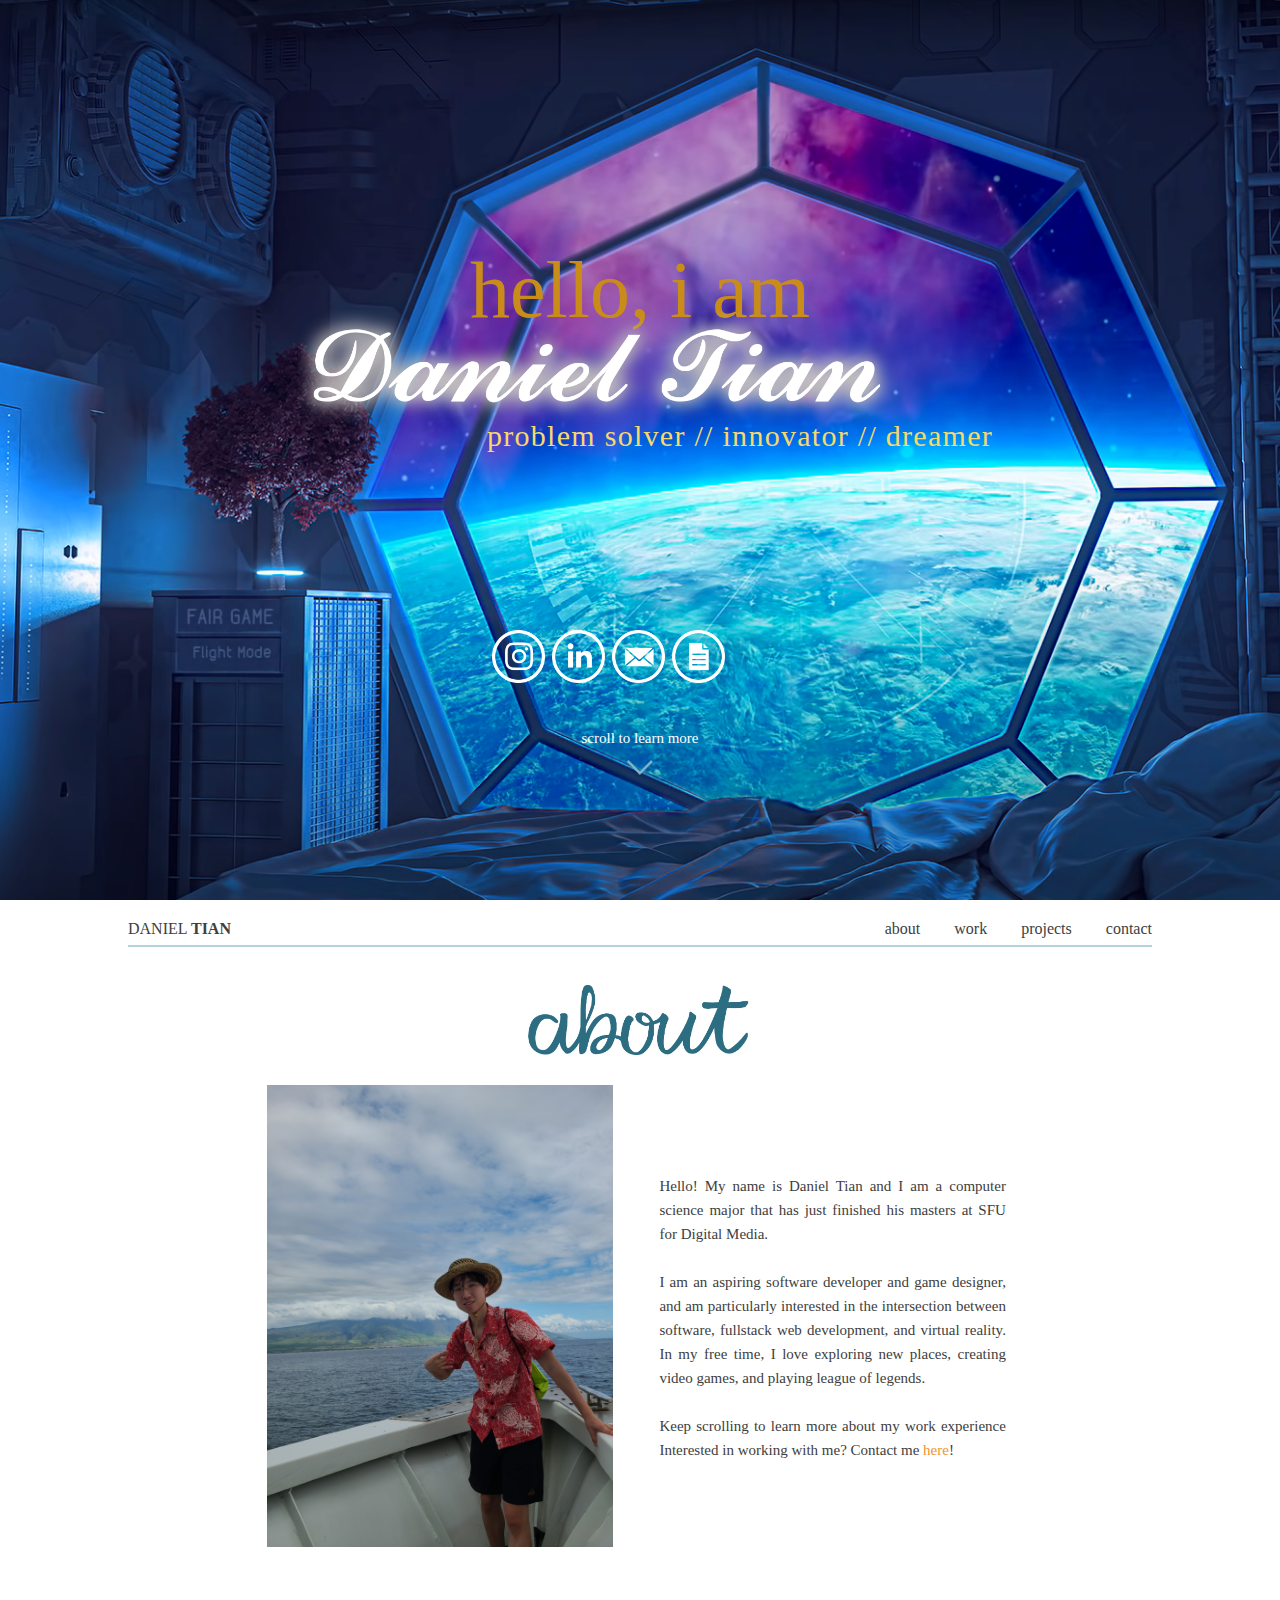
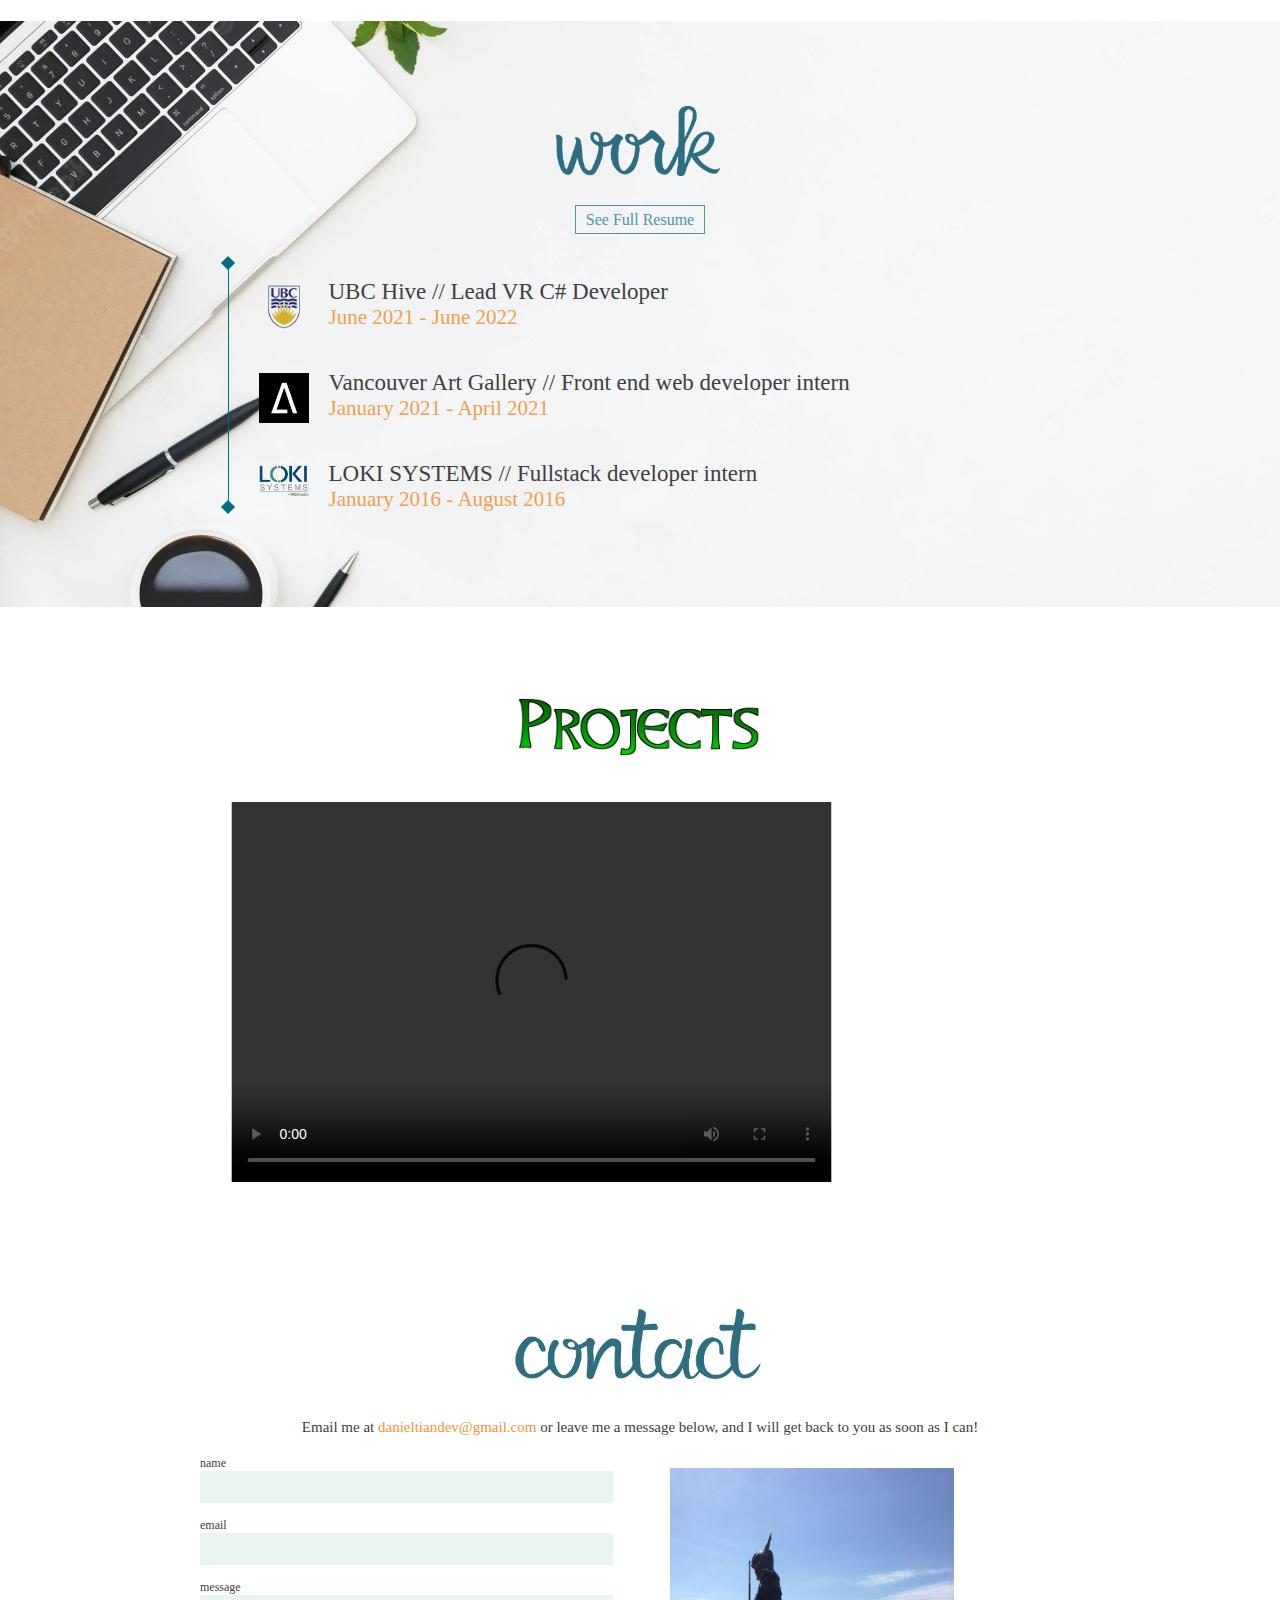
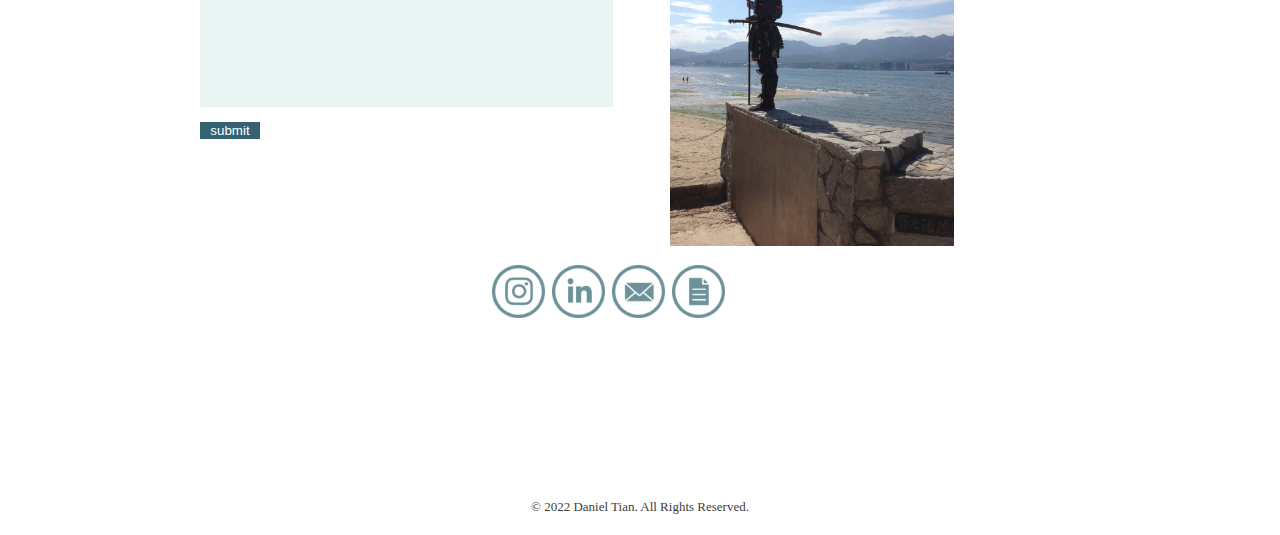
==== index.html @ 61a2c22d "first commit" ====
<!DOCTYPE html>
<html><head><meta http-equiv="Content-Type" content="text/html; charset=UTF-8">
    <title> Daniel Tian </title>
    <!-- <meta property=”og:image” content="assets/img/web-thumbnail.png"/>
    <meta property=”og:title” content="Naomi Jung"/>
    <meta property=”og:description” content="Hi I'm Daniel, welcome to my site!"/> -->

    <link rel="stylesheet" type="text/css" href="./danielfiles/style.css">
    <link rel="stylesheet" type="text/css" href="./danielfiles/home.css">
    <link rel="stylesheet" type="text/css" href="./danielfiles/nav-bar.css">
    <link rel="stylesheet" type="text/css" href="./danielfiles/about.css">
    <link rel="stylesheet" type="text/css" href="./danielfiles/work.css">
    <link rel="stylesheet" type="text/css" href="./danielfiles/dance.css">
    <link rel="stylesheet" type="text/css" href="./danielfiles/contact.css">
    

     <!-- <script src="http://code.jquery.com/jquery-1.11.3.min.js"></script>  -->
    <script async="" src="./danielfiles/analytics.js.download"></script><script src="./danielfiles/scroll.js.download"></script> 
    <script type="text/javascript" src="./danielfiles/script.js.download"></script>
    

    <link rel="icon" href="./danielfiles/danicon.png">
</head>

<body>
    
    <div id="nav-topbar">
        <div id="nav-item-container">
            <div id="nav-home"> <a class="active" href="https://naomijung.github.io/#home"> DANIEL <b>TIAN</b> </a> </div>
            <div id="nav-items">
                <div id="nav-about" class="nav-item"> <a href="https://naomijung.github.io/#about"> about </a></div>
                <div id="nav-work" class="nav-item"> <a href="https://naomijung.github.io/#work"> work </a> </div>
                <!-- <div id = "nav-work" class = "nav-item"> <a href = "#work"> projects </a> </div> -->
                <div id="nav-dance" class="nav-item"> <a href="https://naomijung.github.io/#dance"> projects </a> </div>
                <div id="nav-contact" class="nav-item"> <a href="https://naomijung.github.io/#contact"> contact </a> </div>
                <div id="nav-cs61a" class="nav-item">  <a href="https://naomijung.github.io/cs61a.html"> cs61a </a>  </div>
            </div>
            <div id="nav-underline"> </div>
        </div>
    </div>
    
    <div id="grayed-out-box"></div>


    <section id="home" class="section-card">
        <div class="title-header-container">
            <!-- <img class = "menu-button" src = "assets/img/title-menu.png"> -->
        </div>

        <div id="home-title-container-margin"> </div>
        <div id="home-title-container">
            <div id="hello-box">
                <!--<img id = "hello-fade" src = "assets/img/fade.png">-->
                <div id="hello-textbox">
                     <div id="hello"> hello, i am </div> 
                </div>
            </div>
            <div id="naomi-box">
                <img id="naomi" src="./danielfiles/namelogo.png">
            </div>
            <div id="tagline-box">
                <div id="tagline"> problem solver // innovator // dreamer </div>
            </div> 
        </div>
        <div id="links">
            <!--<a href="https://www.facebook.com/" target="_blank"><img class="link" src="./danielfiles/facebook.png"></a>-->
            <a href="https://www.instagram.com/publicstaticvoidargs/" target="_blank"> <img class="link" src="./danielfiles/insta.png"> </a>
             <a href="https://www.linkedin.com/in/daniel-t-04934243/" target="_blank"> <img class="link" src="./danielfiles/linkedin.png"> </a> 
             <a href="mailto:danieltiandev@gmail.com"><img class="link" src="./danielfiles/email.png"></a> 
             <a href="danielresume2022.pdf" target="_blank"><img class="link" src="./danielfiles/resume.png"></a>   
        </div>
         <div id="scroll-margin"> </div> 
         <div id="scroll-to-learn"> scroll to learn more </div> 
        <a href="#about"> <img id="scroll-arrow" src="./danielfiles/down-arrow2.png"> </a>
    </section>

    <section id="about" class="section-card">
        <div id="nav-topbar-about">
            <div id="nav-item-container-about">
                <div id="nav-home-about"> <a href="https://naomijung.github.io/#home"> DANIEL <b>TIAN</b> </a> </div>
                <div id="nav-items-about">
                    <a href="#about"> about </a>
                    <a href="#work"> work </a>
                    <!-- <a href = "#projects"> projects </a> -->
                    <a href="#dance"> projects </a> 
                    <a href="#contact"> contact </a> 
                    <!--<a href="https://naomijung.github.io/cs61a.html"> cs61a </a> -->
                </div>
                <div id="nav-underline-about"> </div>
            </div>
        </div>
        
        <div class="outer-container"> 
            <div class="slide-border"> </div> 
            <div class="card-header-container">
                <!-- <img class = "menu-button" src = "assets/img/menu.png"> -->
                <img class="card-title" src="./danielfiles/about.png">
            </div>
            <div id="about-content-box">
                <div id="pic-box">
                    <img id="stacks" class="about-me-pic" src="./danielfiles/stacks.png">
                    <img id="openspace" class="about-me-pic" src="./danielfiles/openspace2.png">
                    <img id="sugarplum" class="about-me-pic" src="./danielfiles/sugarplum.png">
                    <img id="thrive" class="about-me-pic" src="./danielfiles/thrive.png">
                </div>
                <div id="bio-box">
                    <div id="bio-text">
                        Hello! My name is Daniel Tian and I am a computer science major that has just finished his masters at SFU for Digital Media.
                        <br> <br>
                        I am an aspiring software developer and game designer, and am particularly interested 
                        in the intersection between software, fullstack web development, and virtual reality. In my 
                        free time, I love exploring new places, creating video games, and playing league of legends. 
                        <br> <br>
                        Keep scrolling to learn more about my work experience
                        Interested in working with me? Contact me <a href="#contact" class="line-link"> here</a>!
                    </div>
                </div>   
                <div style="height:30px"></div>
                <!-- <div id = "about-deep-dives"> 
                    <div class = "deep-dive">
                        <img src = "assets/img/about-work.png">
                        <div class = "dive-title"> <b> Work <br>Experience </b> </div>
                        <div class = "deep-dive-text">
                            <p> I've worked at Slack, participated in the KPCB Fellows Program,
                                and have been a course tutor at UC Berkeley.  </p>
            </div>
                        <a href = "#work" class = "about-button" id = "work-button"> See my experiences </a>
                    </div>
                    <div class = "deep-dive">
                        <img src = "assets/img/about-projects.png">
                        <div class = "dive-title"> <b> My <br> Projects</b> </div>
                        <div class = "deep-dive-text">
                            <p> School and personal projects I've built include 
                                a version control system, a 2048 game, and club websites.  </p>
                        </div>
                        <a href = "#projects" class = "about-button" id = "proj-button"> View my projects </a>
                    </div>
                    <div class = "deep-dive">
                            <img src = "assets/img/about-dance.png">
                            <div class = "dive-title"> <b> Dance <br>Portfolio</b> </div>
                            <div class = "deep-dive-text">
                                <p> Outside of school and work, I am passionate about expressing 
                                    myself creatively through dance and choreography.  </p>
                            </div>
                            <a href = "#dance" class = "about-button" id = "dance-button"> Watch my videos </a>
                        </div>
                </div>    -->
            </div>
            <!-- <div class = "swirl-container"><img class = "swirl" src = "assets/img/swirl.png"></div> -->
        </div>
    </section>

    <section id="work" class="section-card">
        <div class="outer-container"> 
            <div class="slide-border"> </div> 
            <div class="card-header-container">
                <!-- <img class = "menu-button" src = "assets/img/menu.png"> -->
                <img class="card-title" src="./danielfiles/work.png">
            </div>

            <div id="button-container">
            <div id="resume-button">
                <a href="danielresume2022.pdf" target="_blank">See Full Resume</a>
            </div>
            </div>


            <div id="work-content-container" class="resume">

                <div class="item" id="rh" style="padding-top:5px">
                    <div class="logo-box">
                        <img class="logo" src="./danielfiles/ubclogo.png">
                    </div>
                    <div class="all-but-logo">
                        <div class="heading">
                            <div class="resume-entry">
                                <div class="org"> UBC Hive // Lead VR C# Developer </div>
                                <div class="position"> June 2021 - June 2022 </div>
                            </div>
                        </div>
                    </div>
                </div>

                <div class="item" id="rh" style="padding-top:5px">
                    <div class="logo-box">
                        <img class="logo" src="./danielfiles/vagicon.jpeg">
                    </div>
                    <div class="all-but-logo">
                        <div class="heading">
                            <div class="resume-entry">
                                <div class="org"> Vancouver Art Gallery // Front end web developer intern </div>
                                <div class="position"> January 2021 - April 2021 </div>
                            </div>
                        </div>
                    </div>
                </div>

                <div class="item" id="kp" style="padding-top:5px">
                        <div class="logo-box">
                            <img class="logo" src="./danielfiles/lokilogo.png">
                        </div>
                        <div class="all-but-logo">
                            <div class="heading">
                                <div class="resume-entry">
                                    <div class="org"> LOKI SYSTEMS // Fullstack developer intern </div>
                                    <div class="position"> January 2016 - August 2016 </div>
                                </div>
                            </div>
                            <div class="description">
                                <div class="work-summary">
                                    <p> RealtyShares is a real estate crowdfunding platform through which individual investors can purchase shares in vetted residential and commercial real estate properties for as little as $5,000. The company is backed by several investors including Union Square Ventures, 500 Startups, and General Catalyst.</p>
                                    </div>
                            </div>
                        </div>
                    </div>
                
               
               


            </div>

            <!-- <div class = "swirl-container"><img class = "swirl" src = "assets/img/swirl.png"></div> -->
        </div>
    </section>


    <section id="dance" class="section-card">
        <div class="outer-container"> 
            <div class="slide-border"> </div> 
            <div class="card-header-container">
                <img class="card-title" src="./danielfiles/projects.png">
            </div> 
            
            <div id="dance-content-container"> 
             
                <div class="thumbnail" id="heal">
                    <video width="600" height="380" controls>
                      <source src="./danielfiles/out.mp4" type="video/mp4">
                    Your browser does not support the video tag.
                    </video>
                </div>

                
            </div>
            
        </div>
    </section>



    <section id="contact" class="section-card">
        <div class="outer-container"> 
            <div class="slide-border"> </div> 
            <div class="card-header-container">
                <!-- <img class = "menu-button" src = "assets/img/menu.png"> -->
                <img class="card-title" src="./danielfiles/contact.png">
            </div>
            <div id="contact-container">
                <div id="top-look">
                    <img src="./danielfiles/looking.jpg">
                </div>
                <div id="contact-margin"></div>
                <div id="contact-blurb" style="font-size: 15px;">
                        Email me at <a href="mailto:naomi.jung@berkeley.edu" class="line-link"> danieltiandev@gmail.com </a> or leave me a message below, and I will get back to you as soon as I can!
                </div>
                <div id="contact-margin"></div>
                <div id="contact-form"> 
                    <!-- <form id = "emailer" method = "post" action = "assets/js/email.php">  -->
                    <form id="emailer" method="POST">
                        <div style="font-size:12px"> 
                            name 
                            <input type="text" name="name" required=""> 
                        </div>
                        <div style="margin-top:15px; font-size:12px">
                            email 
                            <input type="email" name="email" required="">
                        </div>
                        <div style="margin-top:15px; font-size:12px">
                            message 
                            <textarea id="message" name="message" required=""></textarea>
                        </div>
                        <div style="margin-top:10px">
                            <input type="submit" name="submit" value="submit">
                        </div>
                    </form>
                    <div id="received-message">
                        <div id="airplane"> <img src="./danielfiles/sent.png"> </div>
                        <div id="thanks"> Sent! Thanks for your message! </div>
                    </div>
                </div>
                <div id="looking-container">
                    <img id="looking" style="width:70%;height:50%" src="./danielfiles/looking.jpg">
                </div>
            </div>
            <div style="height:15px;"></div>
            <div id="links">
                <!--<a href="https://www.facebook.com/" target="_blank"><img class="link" src="./danielfiles/facebook(1).png"></a>-->
                <a href="https://www.instagram.com/publicstaticvoidargs/" target="_blank"> <img class="link" src="./danielfiles/insta(1).png"> </a>
                <a href="https://www.linkedin.com/in/daniel-t-04934243/" target="_blank"> <img class="link" src="./danielfiles/linkedin(1).png"> </a>
                <a href="mailto:danieltiandev@gmail.com"><img class="link" src="./danielfiles/email(1).png"></a>
                <a href="danielresume2022.pdf" target="_blank"><img class="link" src="./danielfiles/resume(1).png"></a>
            </div>
        </div>

    </section>

<!--
    <div id="video-container">
        <iframe id="painting-greys-vid" class="vid" src="./danielfiles/cyjRdO3-ouI.html" frameborder="0" allowfullscreen=""></iframe>
        <iframe id="lose-it-vid" class="vid" src="./danielfiles/wXLAVdex7vY.html" frameborder="0" allowfullscreen=""></iframe>
        <iframe id="heal-vid" class="vid" src="./danielfiles/8pRXq2j9dmE.html" frameborder="0" allowfullscreen=""></iframe>
        <iframe id="dead-water-vid" class="vid" src="./danielfiles/VLb0EXhJidk.html" frameborder="0" allowfullscreen=""></iframe>
        <iframe id="donq-vid" class="vid" src="./danielfiles/lk5aHBhH8lI.html" frameborder="0" allowfullscreen=""></iframe>
        <iframe id="ss-vid" class="vid" src="./danielfiles/GWV_hqZaUts.html" frameborder="0" allowfullscreen=""></iframe>
    </div>-->

    <div id="footer" style="padding-top: 20px; font-size:13px;"> © 2022 Daniel Tian. All Rights Reserved. </div>


</body></html>
---- danielfiles/style.css ----
body {
    color: #404040;
    font-family: "Avenir";
    margin: 0 0;
}

.outer-container {
    max-width: 1100px;
    position:relative;
    left:50%;
    transform: translateX(-50%);
    
}

.section-card {
	/*min-height: 100vh;*/
	background-color: white;
	position: relative;
	width: 100%;
}

#grayed-out-box {
    display:none;
    position:fixed;
    width:100%;
    height:100vh;
     background-color:rgba(0,0,0,.32); 
     /* background-color:yellow;  */
    z-index:15;
}


/*DESIGN FOR SLIDE HEADERS*/
    .slide-border {
        height:65px;
    }

    .card-header-container {
        /*position:relative;*/
        height:70px;
        width:80%;
        padding:20px;
    }

    .menu-button {
        position:absolute;
        height:40px;
        right:30px;
        top:35px;
        z-index:11;
    }

    .card-title{
        display:block;
        position:relative;
        left:60%;
        transform: translateX(-50%);
        max-height:100%;
        max-width:100%;
        object-fit:contain;
    }


    @media screen and (max-width: 500px) {
        .menu-button {
            height:30px;
        }
        .card-title {
            height:65px;
        }
        .card-header-container {
            height: 65px;
        }
    }


.swirl-container {
    padding-top:15px; 
    height: 30px;
    
}

.swirl {
    position:relative;
    left:50%;
    transform: translateX(-50%);
    max-height:100%;
    max-width:100%;
    object-fit:contain;
}

.line-link{
    text-decoration:none;
    color: #F09333
}

.line-link:hover {
    color:#325687;
}


#footer {
    padding-bottom: 20px;
    text-align: center;
}
---- danielfiles/home.css ----
#home {
    background-image: url("background.webp");
    background-position: center;
    background-repeat: no-repeat;
    background-size: cover;
    min-height: 570px;
    height:100vh;
}

#home-title-container-margin {
    position:relative;
    height:30%;
}

#home-title-container {
    height:40%;
    width: 100%;
    max-width:1000px;
    position:relative;
    left:50%;
    transform: translateX(-50%);
}

#hello-box {
    width:100%;
}

/*#hello-fade {
    position:absolute;
    top:20%;
    height:100px;
    width:100%;
}*/

#hello-textbox {
    position:relative;
    width:100%;
    left: 50%;
    transform: translateX(-50%);
}

#hello {
    font-size: 7vw;
    text-align: center;
    color: #C98C19;
    line-height:0.5;
}

@media screen and (min-width: 1150px) {
    #hello {
        font-size:80px;
    }
}

#naomi-box {
    position:relative;
    width: 60%;
    max-width:800px;
    left: 50%;
    transform: translateX(-57%);
}

#naomi {
    max-height:100%;
    max-width:100%;
    object-fit:contain;
}

#tagline-box {
    position:relative;
}

#tagline {
    color: #F6D96C;
    letter-spacing: 0.1vw;
    font-size:2.5vw;
    text-align:center;
    position:relative;
    left:30%;
    margin-top:-2%;
    width:60%;
}


#links {
    position:relative;
    left: 50%;
    transform: translateX(-50%);
    display:inline-block;
    max-width:300px;  
    /* width:30%;  */
}


#links a {
    text-decoration: none;
}

#links .link {
    object-fit:contain;
    max-height:100%;
    max-width:17.7%;
    padding-left: 0.5%;
    padding-right:0.5%;
}

#links .link:hover{
    opacity: 0.5;
}

@media screen and (max-width: 700px) {
    #links {
        max-width:200px;
    }

    #links .link {
        max-width:17.2%;
        padding-left:0.5%;
        padding-right:0.5%;
    }

    

}


@media screen and (min-width: 1200px) {
    #tagline {
        font-size:30px;
    }
}

@media screen and (max-width: 500px) {
    #tagline {
        font-size:13px;
    }
}

#scroll-margin {
    height:4%;
}

#scroll-to-learn {
    color:white;
    font-size:15px;
    text-align:center;
    line-height:2;
}

@media screen and (max-width: 500px) {
    #scroll-to-learn {
        font-size:13px;
    }
}

#scroll-arrow {
    position:relative;
    display:block;
    height:22px;
    left:50%;
    transform: translateX(-50%);
}

#scroll-arrow:hover {
    opacity: 0.5;
}

@media screen and (max-width: 500px) {
    #scroll-arrow {
        height:15px;
    }
}



@media screen and (max-width:900px) {
    #home-title-container-margin {
        height:35%;
    }

    #home-title-container {
        height:35%;
    }
}
---- danielfiles/nav-bar.css ----
#nav-topbar {
    position:fixed;
    z-index: 10;
    background: rgba(255,255,255,0.85);
    width:100vw;
    height: 50px;
    display:none;
}

#nav-item-container {
    position:fixed;
    top: 20px;
    width: 80%;
    left: 50%;
    transform: translateX(-50%);

}

#nav-items .active {
    color: #3A93B1; 
}

#nav-topbar #nav-home {
    display: inline;
}

#nav-topbar #nav-home:hover {
    color: #2C6C80;
}

#nav-topbar #nav-items {
    display: inline;
    position: absolute;
    /* left: 700px; */
    right:0px;
}

  @media screen and (max-width: 600px) {
     #nav-topbar #nav-items {
         display:none;
     }
 } 

 #nav-topbar .nav-item {
    display: inline;
    position:relative;
    /* left: 700px;  */
    padding-left: 30px;
} 

#nav-topbar .nav-item:hover{
    color: #2C6C80;
}

#nav-topbar a{
    text-decoration:none;
    color: inherit;
}

#nav-underline {
    background-color: #B4D3DC;
    width: 100%;
    height: 2px;
    position:relative;
    top: 7px
}

/* #nav-sidebar {
    display:none;
    position:fixed;
    top:0px;
    right:0px;
    width:325px;
    max-width: 40%;
    height:100vh;
    background-color:white;
    z-index:13;
}


#sidebar-exit {
    position:absolute;
    top:20px;
    left:85%;
    width:20px;
}

#sidebar-text-container {
    width:60%;
    position:relative;
    left: 20%;
    top: 40px;
}

#sidebar-heading {
    font-family: Raleway;
    font-size: 31px;
    text-align:center;
    margin-bottom:5px;
}

#sidebar-heading a {
    text-decoration:none;
    color: inherit;
}

#orange-line {
    background-color: #F09333;
    height:3px;
    /*width:67%;
    position:relative;
    left: 33%;
}


#menu-items a {
    display: block;
    text-decoration:none;
    text-align:right;
    margin-top:15px;
    font-size: 20px;
    color: #7F7F7F;
}

#menu-items a.on {
    color: #4E93A8;
}

 @media screen and (max-width: 810px) {
    #menu-items a {
        text-align:center;
    }
 }
---- danielfiles/about.css ----
#nav-topbar-about {
    position:absolute;
    width:100vw;
    height:50px;
    z-index: 30;
}

#nav-item-container-about {
    position:absolute;
    top:20px;
    width:80%;
    left:50%;
    transform:translateX(-50%);
}

#nav-topbar-about #nav-home-about {
    display:inline;
}

#nav-topbar-about #nav-home-about:hover {
    color: #2C6C80;

}

#nav-topbar-about #nav-items-about {
    display: inline;
    position:absolute;
    right:0px;
}

  @media screen and (max-width: 600px) {
     #nav-topbar-about #nav-items-about {
         display:none;
     }
 } 

#nav-topbar-about a {
    text-decoration: none;
    color:inherit;
}

#nav-topbar-about a:hover {
    color: #2C6C80;
}


#nav-topbar-about #nav-items-about a{
    padding-left: 30px;
}

#nav-underline-about {
    background-color: #B4D3DC;
    width: 100%;
    height:2px;
    position:relative;
    top: 7px;
}



#about-content-box {
    position:relative;
    top:10px;
    left:15%;
    width:70%;
    height:100%;
    margin-bottom:50px;
}

#pic-box {
    display:inline-block;
    vertical-align:middle;
    width:45%;
    height:100%;
    padding-left:1.5%;
    padding-right:3%;
}

.about-me-pic {
    object-fit:contain;
    max-width:100%;
    max-height:100%;
    display:none;
}

#stacks {
    display:unset;
}

#bio-box {
    width:45%;
    display:inline-block;
    vertical-align:middle;
    padding-left:2.5%;
    height:100%;
}

#bio-text {
    width:100%;
    height:100%;
    font-size: 15px;
    text-align: justify;
    line-height: 1.6;
}

@media screen and (max-width: 930px) {
    #bio-text {
        font-size: 13px;
    }
}

@media screen and (max-width:810px) {
    #pic-box{
        position:relative;
        left:13.5%;
        display:block;
        width:70%;
        margin-bottom: 25px;
    }

    .about-me-pic {
        /*display:block;*/
        position:relative;
        left: 50%;
        transform:translateX(-50%);
        max-height:300px;
    }

    #bio-box {
        margin-top:10px;
        position:relative;
        left:2.5%;
        display:block;
        width:90%;
    }
}

.deep-dive {
    display:inline-block;
    width: 27%;
    margin-left:2.9%;
    margin-right:2.9%;
    vertical-align:top;
}

.deep-dive img {
    object-fit: contain;
    height: 100px;
    vertical-align:middle;
    width: 30%;
}

.dive-title {
    margin-left: 5px;
    display:inline-block;
    vertical-align:middle;
}

.deep-dive-text {
    /* text-align: justify; */
    font-size: 14px;
}

.about-button {
    padding:0.35em 1.2em;
    border-radius:0.12em;
    box-sizing: border-box;
    text-decoration:none;
    text-align:center;
    transition: all 0.2s;
    font-size: 14px;
}

#work-button{
    border:0.1em solid #82B6C5; 
    color: #82B6C5;
}

#work-button:hover{
    background-color: #82B6C5;
    color: white;
}

#proj-button{
    border:0.1em solid #F09333; 
    color: #F09333;
}

#proj-button:hover{
    background-color: #F09333;
    color: white;
}

#dance-button{
    border:0.1em solid #90C9C3; 
    color: #90C9C3;
}

#dance-button:hover{
    background-color: #90C9C3;
    color: white;
}
---- danielfiles/work.css ----
#work {
    background-image: url("workbg.webp");
    background-position: center;
    background-repeat: no-repeat;
    background-size: cover;
    padding-bottom: 80px;
}

#button-container {
    width: 100%;
}

#resume-button {
    margin-top: 15px;
    margin-bottom: 25px;
    text-align: center;
}

#resume-button a:hover {
    margin-top: 15px;
    margin-bottom: 25px;
    text-align: center;
    color: white;
    background-color: #4E93A8;
}

#resume-button a {
    text-align: center;
    border: 1px solid #4E93A8;
    padding: 5px 10px 5px 10px;
    text-decoration: none;
    color: #4E93A8;
}

#work-content-container {
    width:75%;
    position:relative;
    left:12.5%;
    top: 12px;
    /* padding-bottom: 60px; */
}

.item {
    margin-bottom: 35px;
    /* display:none; */
    margin-left: 30px;
}

.logo-box {
    /* width:10%; */
    width:6%;
    position:absolute;
    padding-top:0.5%;
    min-width:50px;
}

.logo {
    object-fit:contain;
    max-width: 100%;
    max-height:80px;
    float:right;
    margin-top: 7px;
}

.all-but-logo {
    position:relative;
    /* left:13%; */
    left:70px;
    width: 80%;

}

.resume-entry {
    position:relative;
    top: 0.6vw;
}

.org {
    font-size: 23px;
}

.position {
    color: #EEA04A;
    font-size: 21px;
}

.description {
    display: none;
    font-size: 15px;
    text-align:justify;
}

@media screen and (max-width:980px) {
    .org {
        font-size: 20px;
    }
    .position {
        font-size:18px;
    }

}

@media screen and (max-width: 930px) {
    .description{
        font-size: 13px;
    }
}

.work-images img {
    /* height:200px; */
    object-fit:contain;
    max-width:100%;
    max-height:100%;
}



.resume:before{
    content: "";
    position: absolute;
    top: -8px;
    width: 10px;
    height: 10px;
    background-color: #016E83;
    /* left: 50%; */
    margin-left: -5.5px;
    -webkit-transform: rotate(45deg);
       -moz-transform: rotate(45deg);
        -ms-transform: rotate(45deg);
         -o-transform: rotate(45deg);
            transform: rotate(45deg);
}

.resume:after{
    content: "";
    position: absolute;
    bottom: -8px;
    width: 10px;
    height: 10px;
    background-color: #016E83;
    /* left: 50%; */
    margin-left: -5.5px;
    -webkit-transform: rotate(45deg);
       -moz-transform: rotate(45deg);
        -ms-transform: rotate(45deg);
         -o-transform: rotate(45deg);
            transform: rotate(45deg);
}

.resume {
    border-left: 1px solid #016E83;
}
---- danielfiles/dance.css ----
#dance-content-container {
    position:relative;
    left:50%;
    transform:translateX(-50%);
    width:75%;
    top: 20px;
    margin-bottom: 50px;

}

.thumbnail {
    margin-left: 0.5%;
    margin-right:0.5%;
    width: 48%;
    display: inline-block;
    margin-bottom: 1%;
    z-index: 50;
}

.thumbnail img {
    object-fit: contain;
    max-width:100%;
    max-height:100%;
    min-width: 100%;
    min-height: 100%;

}

.overlay {
    display: none;
}

.dance-label {
    display:none;
    position:absolute;
    width:48.5%;
    background-color: rgba(0,0,0,0.38);
    margin: 0 auto;
    color: white;
    text-align:center;
    /* padding-bottom: 8.6%; */
    vertical-align:middle;
    height:30%;
}

.piece-name {
    /* padding-top:21%; */
    font-size: 4vw;
    font-family:Warsaw Gothic;
    letter-spacing: 0.1vw;
}

.piece-year {
    font-size: 2vw;
}


@media screen and (max-width: 860px) {
    .thumbnail{
        margin-left:15%;
        width:70%;
    }
    .dance-label {
        width:70%;
        padding-bottom:15%;
    }
    .piece-name {
        font-size: 6vw;
    }
    .piece-year {
        font-size: 3vw;
    }
}

#video-container {
    position:fixed;
    left:10vw;
    top:10vh;
    width:80vw;
    /* height:100vh; */
    /* min-height:100px; */
    z-index: -10; 
    height: 80vh;
}

/*@media screen and (max-width: 650px) {
    #video-container{
        width:520px;
    }
}*/

iframe {
    display:none;
    object-fit: contain;
    /* max-width:100%;
    max-height: 80vh; */
    width:100%;
    height:100%;
    position:absolute;
    left:50%;
    transform:translateX(-50%);
    z-index: 1000;
}

#dance-description {
    text-align:center;
}
---- danielfiles/contact.css ----
#contact {
    min-height:95vh;
}


#contact-container {
    position:relative;
    width:80%;
    left: 50%;
    transform: translateX(-50%);
}

#contact-margin {
    height:20px;
}

#contact-blurb{
    position:relative;
    left:5%;
    text-align:center;
    width:90%;
    /* width: 97%; */
}

#contact-form{
    width:48%;
    display:inline-block;
    vertical-align:top;
}


input[type=text], input[type=email] {
    width:95%;
    background-color: #E9F4F3;
    border: none;
    height:30px;
    padding-left: 10px;
}



textarea {
    width:95%;
    background-color: #E9F4F3;
    border: none;
    height:100px;
    padding-left: 10px;
    padding-top:10px;
    resize:none;
}

 input[type=submit] {
     background-color: #346270;
     border:none;
     color:white;
     width:60px;
} 

#top-look {
    display:none;
}


#looking-container {
    margin-top:12px;
    width:46%;
    position:relative;
    display:inline-block;
    vertical-align:top;
    left: 5%;
    /* left:52%;  */
}

#looking {
    object-fit: contain;
    max-width:100%;
    max-height: 100%;
}

#received-message {
    display:none; 
    margin-top:25%;
}

#airplane {
    width:35%;
    position:relative;
    left:50%;
    transform:translateX(-50%);
}

#airplane img {
    object-fit: contain;
    max-width:100%;
    max-height:100%;
    position:relative;
    left:50%;
    transform:translateX(-50%);
}

#thanks {
    text-align:center;
}

@media screen and (max-width: 750px) {
    #looking-container {
        display:none;
    }
    #contact-form {
        display:block;
        width:90%;
        left:50%;
        position:relative;
        transform:translateX(-50%);
        margin-bottom:15px;
    }
    input[type=text], input[type=email], input[type=textarea]{
        width:100%;
    }

    textarea {
        width: 100%;
    }

    #top-look {
        padding-top:10px;
        display:block;
        width: 300px;
        max-width:80%;
        position:relative;
        left:50%;
        transform:translateX(-50%);
    }
    #top-look img {
        object-fit: contain;
        max-width:100%;
        max-height:100%;
    }

    #received-message {
        margin-top:0;
    }

}
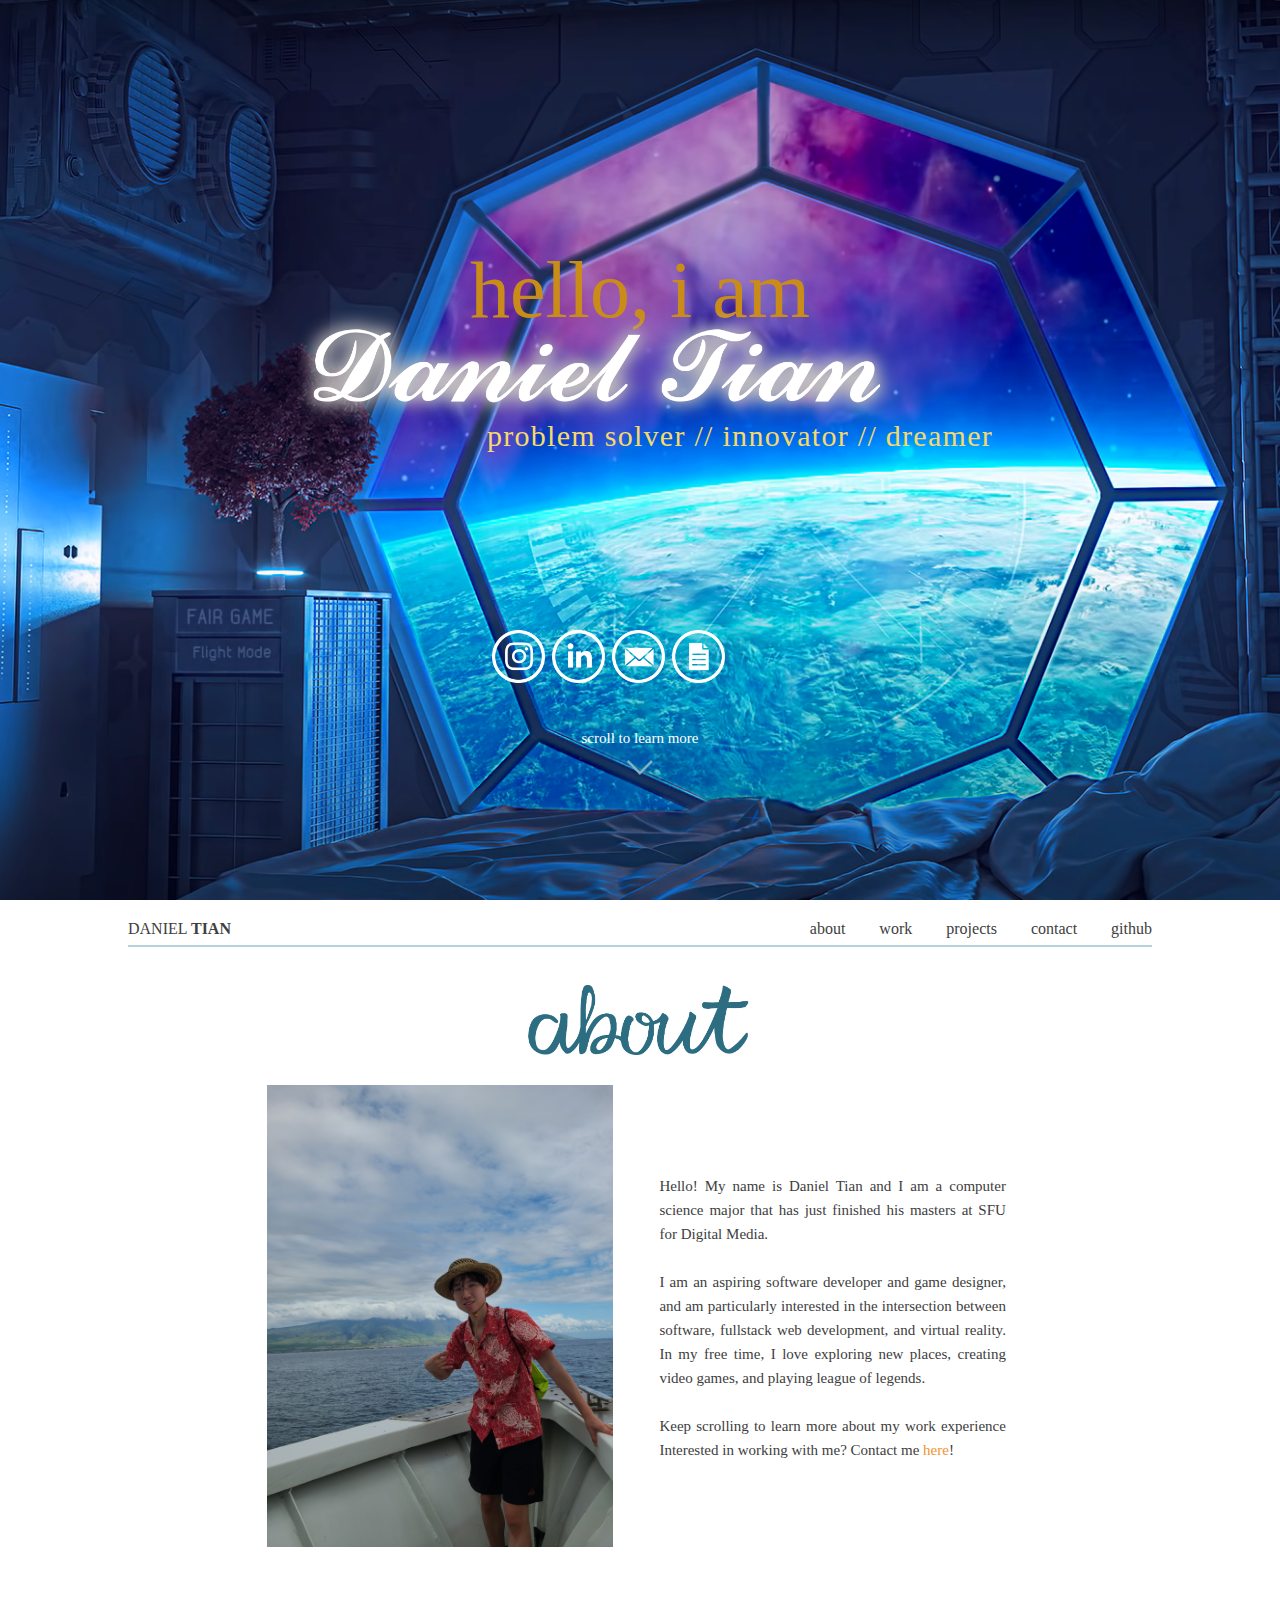
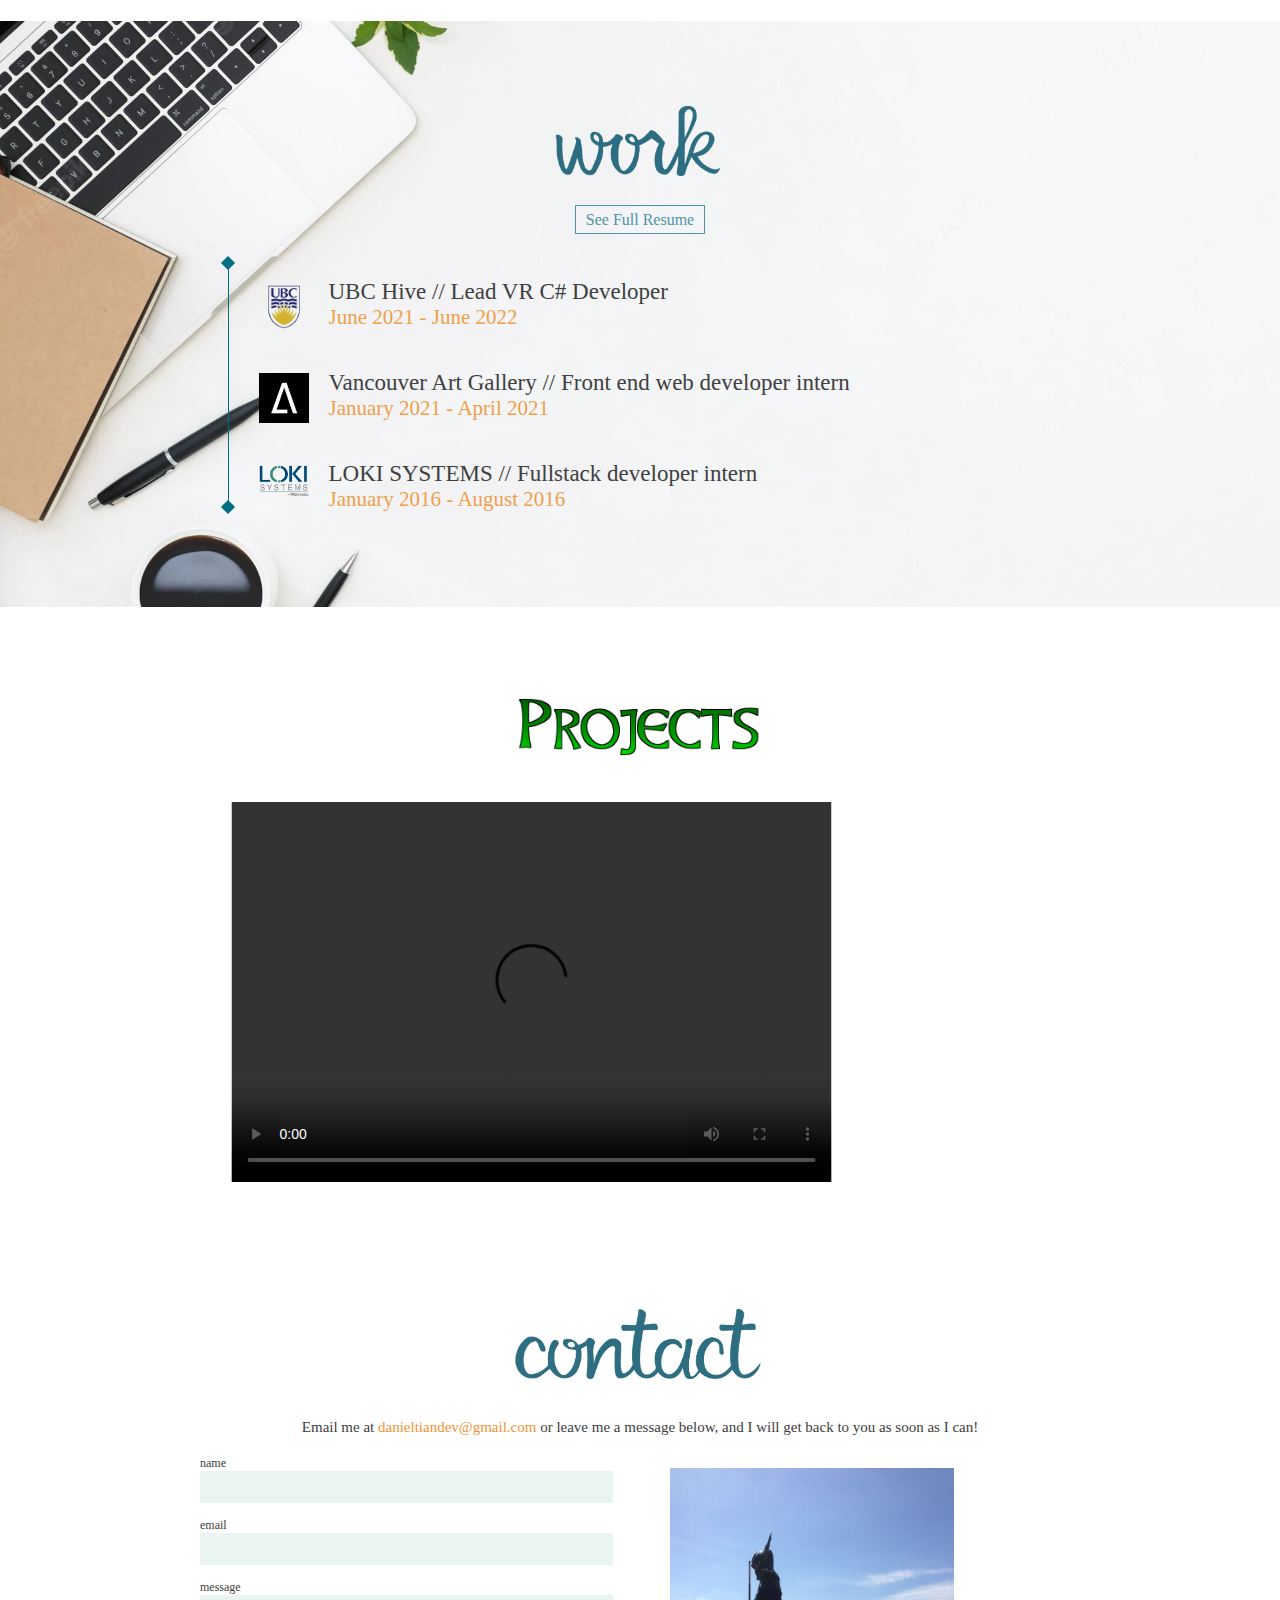
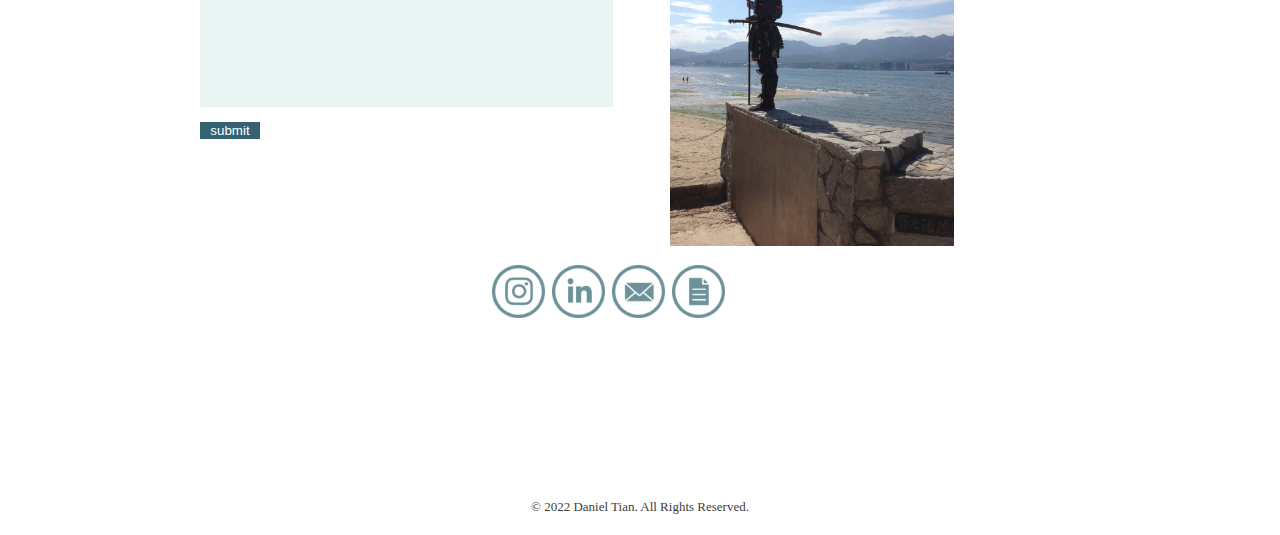
==== commit 8ba8677b: "fixed minor bugs" ====
--- a/index.html
+++ b/index.html
@@ -26,14 +26,14 @@
     
     <div id="nav-topbar">
         <div id="nav-item-container">
-            <div id="nav-home"> <a class="active" href="https://naomijung.github.io/#home"> DANIEL <b>TIAN</b> </a> </div>
+            <div id="nav-home"> <a class="active" href="#home"> DANIEL <b>TIAN</b> </a> </div>
             <div id="nav-items">
-                <div id="nav-about" class="nav-item"> <a href="https://naomijung.github.io/#about"> about </a></div>
-                <div id="nav-work" class="nav-item"> <a href="https://naomijung.github.io/#work"> work </a> </div>
+                <div id="nav-about" class="nav-item"> <a href="#about"> about </a></div>
+                <div id="nav-work" class="nav-item"> <a href="#work"> work </a> </div>
                 <!-- <div id = "nav-work" class = "nav-item"> <a href = "#work"> projects </a> </div> -->
-                <div id="nav-dance" class="nav-item"> <a href="https://naomijung.github.io/#dance"> projects </a> </div>
-                <div id="nav-contact" class="nav-item"> <a href="https://naomijung.github.io/#contact"> contact </a> </div>
-                <div id="nav-cs61a" class="nav-item">  <a href="https://naomijung.github.io/cs61a.html"> cs61a </a>  </div>
+                <div id="nav-dance" class="nav-item"> <a href="#dance"> projects </a> </div>
+                <div id="nav-contact" class="nav-item"> <a href="#contact"> contact </a> </div>
+                <div id="nav-cs61a" class="nav-item">  <a href="https://github.com/DanielTianDev"> github </a>  </div>
             </div>
             <div id="nav-underline"> </div>
         </div>
@@ -63,11 +63,12 @@
             </div> 
         </div>
         <div id="links">
-            <!--<a href="https://www.facebook.com/" target="_blank"><img class="link" src="./danielfiles/facebook.png"></a>-->
+            
             <a href="https://www.instagram.com/publicstaticvoidargs/" target="_blank"> <img class="link" src="./danielfiles/insta.png"> </a>
              <a href="https://www.linkedin.com/in/daniel-t-04934243/" target="_blank"> <img class="link" src="./danielfiles/linkedin.png"> </a> 
              <a href="mailto:danieltiandev@gmail.com"><img class="link" src="./danielfiles/email.png"></a> 
              <a href="danielresume2022.pdf" target="_blank"><img class="link" src="./danielfiles/resume.png"></a>   
+             <!--<a href="" target="_blank"><img class="link" src="./danielfiles/github.jpg"></a>-->
         </div>
          <div id="scroll-margin"> </div> 
          <div id="scroll-to-learn"> scroll to learn more </div> 
@@ -84,7 +85,7 @@
                     <!-- <a href = "#projects"> projects </a> -->
                     <a href="#dance"> projects </a> 
                     <a href="#contact"> contact </a> 
-                    <!--<a href="https://naomijung.github.io/cs61a.html"> cs61a </a> -->
+                    <a target="_blank" href="https://github.com/DanielTianDev"> github </a> 
                 </div>
                 <div id="nav-underline-about"> </div>
             </div>
